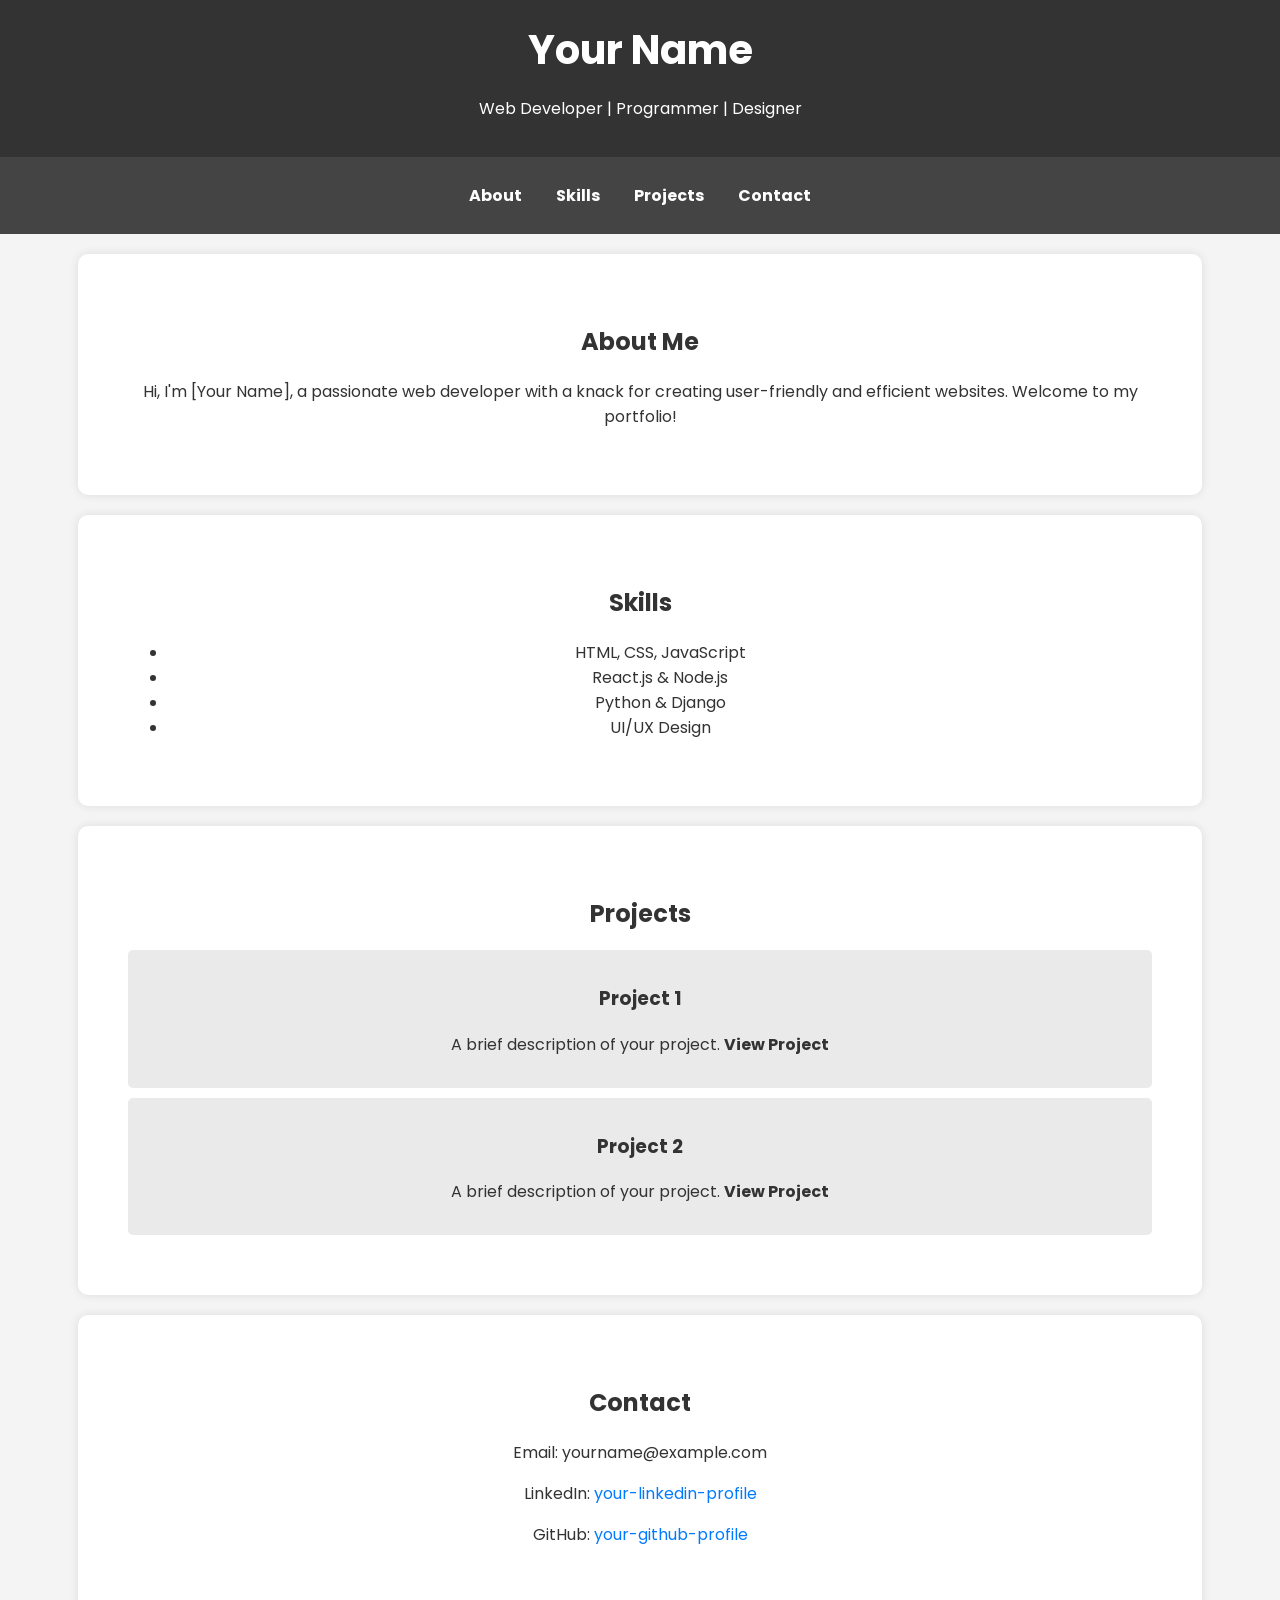
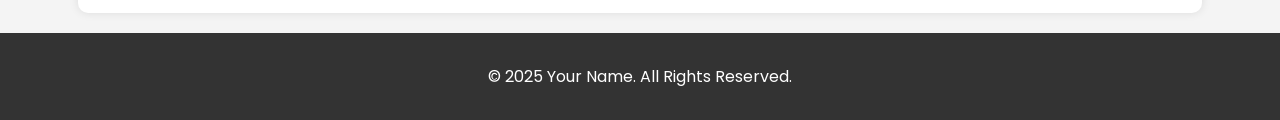
==== Work/index.html @ f1619132 "html=css" ====
<!DOCTYPE html>
<html lang="en">
<head>
    <meta charset="UTF-8">
    <meta name="viewport" content="width=device-width, initial-scale=1.0">
    <title>Your Name | Portfolio</title>
    <link rel="stylesheet" href="styles.css">
    <link rel="preconnect" href="https://fonts.googleapis.com">
    <link href="https://fonts.googleapis.com/css2?family=Poppins:wght@300;400;600&display=swap" rel="stylesheet">
</head>
<body>

    <header>
        <h1>Your Name</h1>
        <p>Web Developer | Programmer | Designer</p>
    </header>

    <nav>
        <ul>
            <li><a href="#about">About</a></li>
            <li><a href="#skills">Skills</a></li>
            <li><a href="#projects">Projects</a></li>
            <li><a href="#contact">Contact</a></li>
        </ul>
    </nav>

    <section id="about">
        <h2>About Me</h2>
        <p>Hi, I'm [Your Name], a passionate web developer with a knack for creating user-friendly and efficient websites. Welcome to my portfolio!</p>
    </section>

    <section id="skills">
        <h2>Skills</h2>
        <ul>
            <li>HTML, CSS, JavaScript</li>
            <li>React.js & Node.js</li>
            <li>Python & Django</li>
            <li>UI/UX Design</li>
        </ul>
    </section>

    <section id="projects">
        <h2>Projects</h2>
        <div class="project">
            <h3>Project 1</h3>
            <p>A brief description of your project. <a href="#">View Project</a></p>
        </div>
        <div class="project">
            <h3>Project 2</h3>
            <p>A brief description of your project. <a href="#">View Project</a></p>
        </div>
    </section>

    <section id="contact">
        <h2>Contact</h2>
        <p>Email: yourname@example.com</p>
        <p>LinkedIn: <a href="#">your-linkedin-profile</a></p>
        <p>GitHub: <a href="#">your-github-profile</a></p>
    </section>

    <footer>
        <p>© 2025 Your Name. All Rights Reserved.</p>
    </footer>

</body>
</html>
---- Work/styles.css ----
/* General Styles */
body {
    font-family: 'Poppins', sans-serif;
    margin: 0;
    padding: 0;
    background-color: #f4f4f4;
    color: #333;
    text-align: center;
}

/* Header */
header {
    background: #333;
    color: #fff;
    padding: 20px;
}

header h1 {
    margin: 0;
    font-size: 2.5em;
}

/* Navigation */
nav {
    background: #444;
    padding: 10px;
}

nav ul {
    list-style: none;
    padding: 0;
}

nav ul li {
    display: inline;
    margin: 0 15px;
}

nav ul li a {
    color: #fff;
    text-decoration: none;
    font-weight: bold;
}

/* Sections */
section {
    padding: 50px;
    background: #fff;
    margin: 20px auto;
    width: 80%;
    border-radius: 10px;
    box-shadow: 0px 0px 10px rgba(0, 0, 0, 0.1);
}

/* Projects */
.project {
    background: #eaeaea;
    padding: 15px;
    margin: 10px 0;
    border-radius: 5px;
}

.project a {
    color: #333;
    text-decoration: none;
    font-weight: bold;
}

/* Contact */
#contact a {
    color: #007BFF;
    text-decoration: none;
}

/* Footer */
footer {
    background: #333;
    color: #fff;
    padding: 15px;
    margin-top: 20px;
}
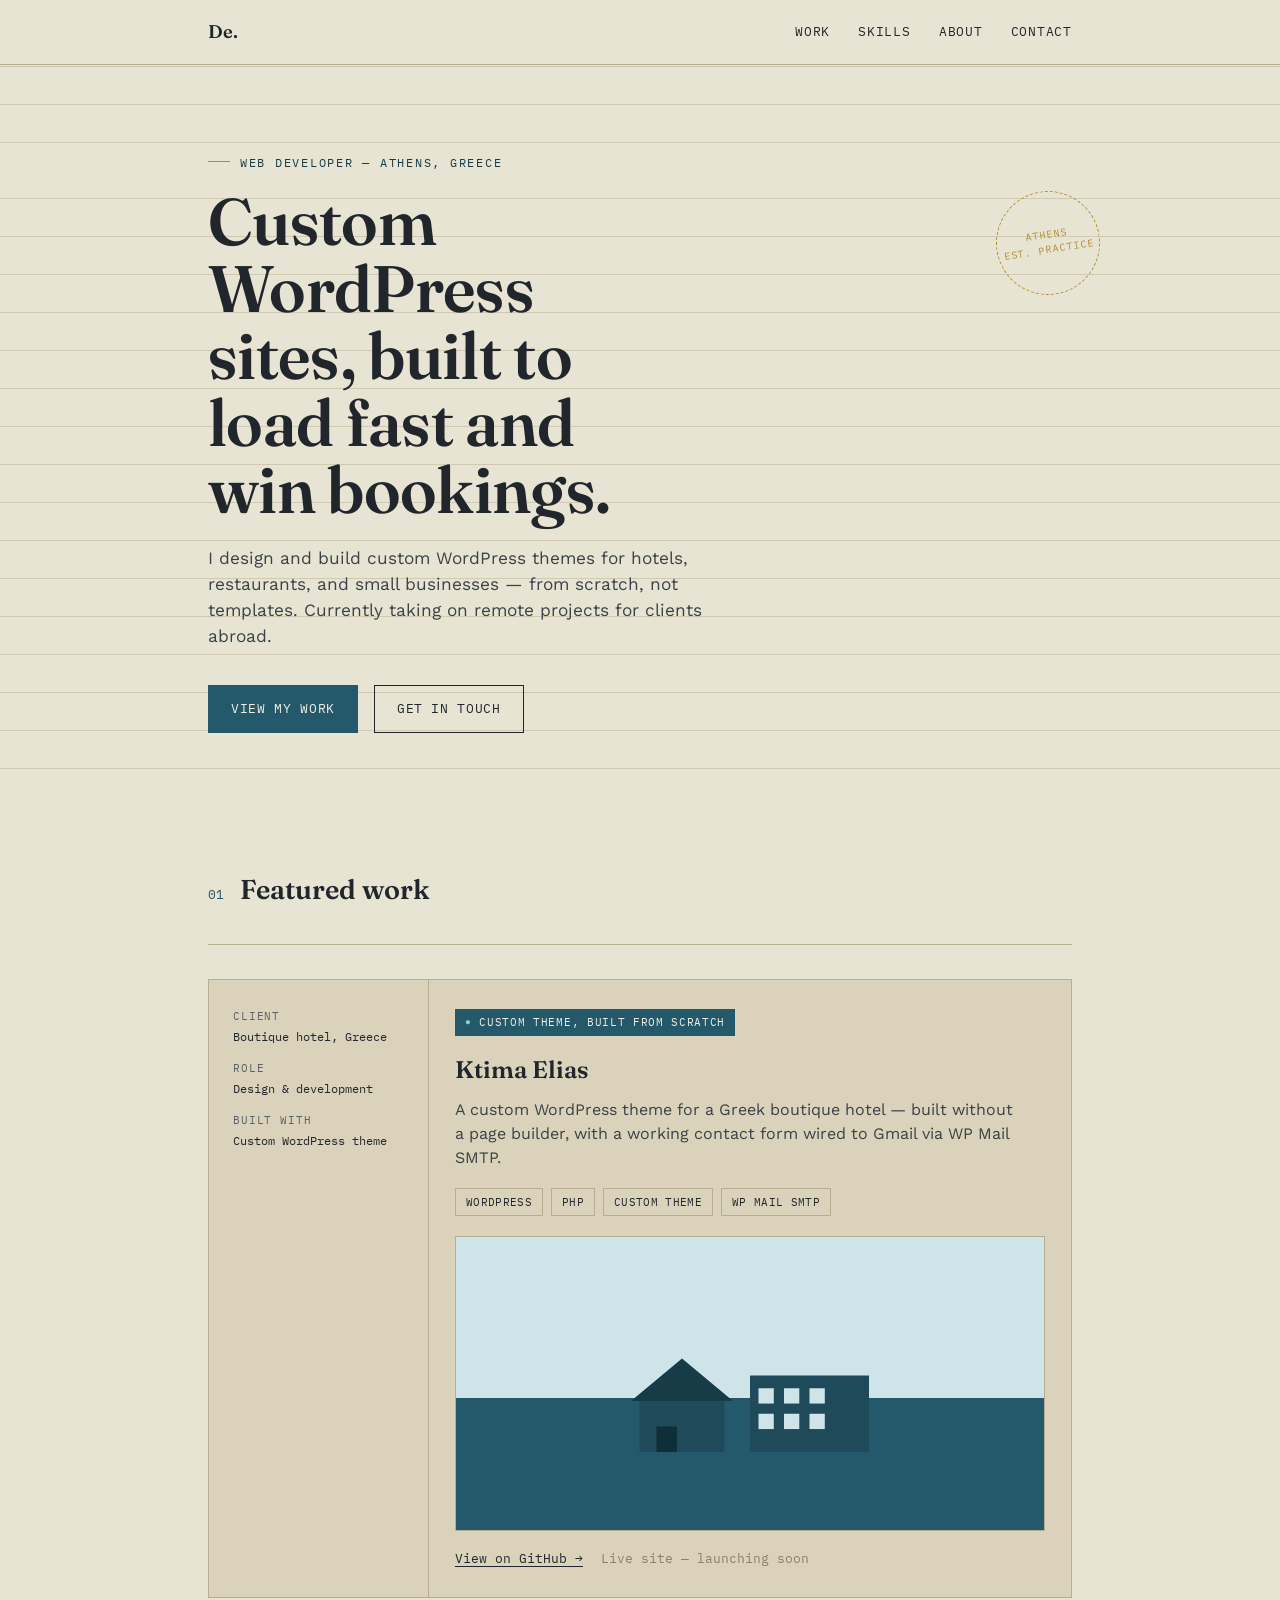
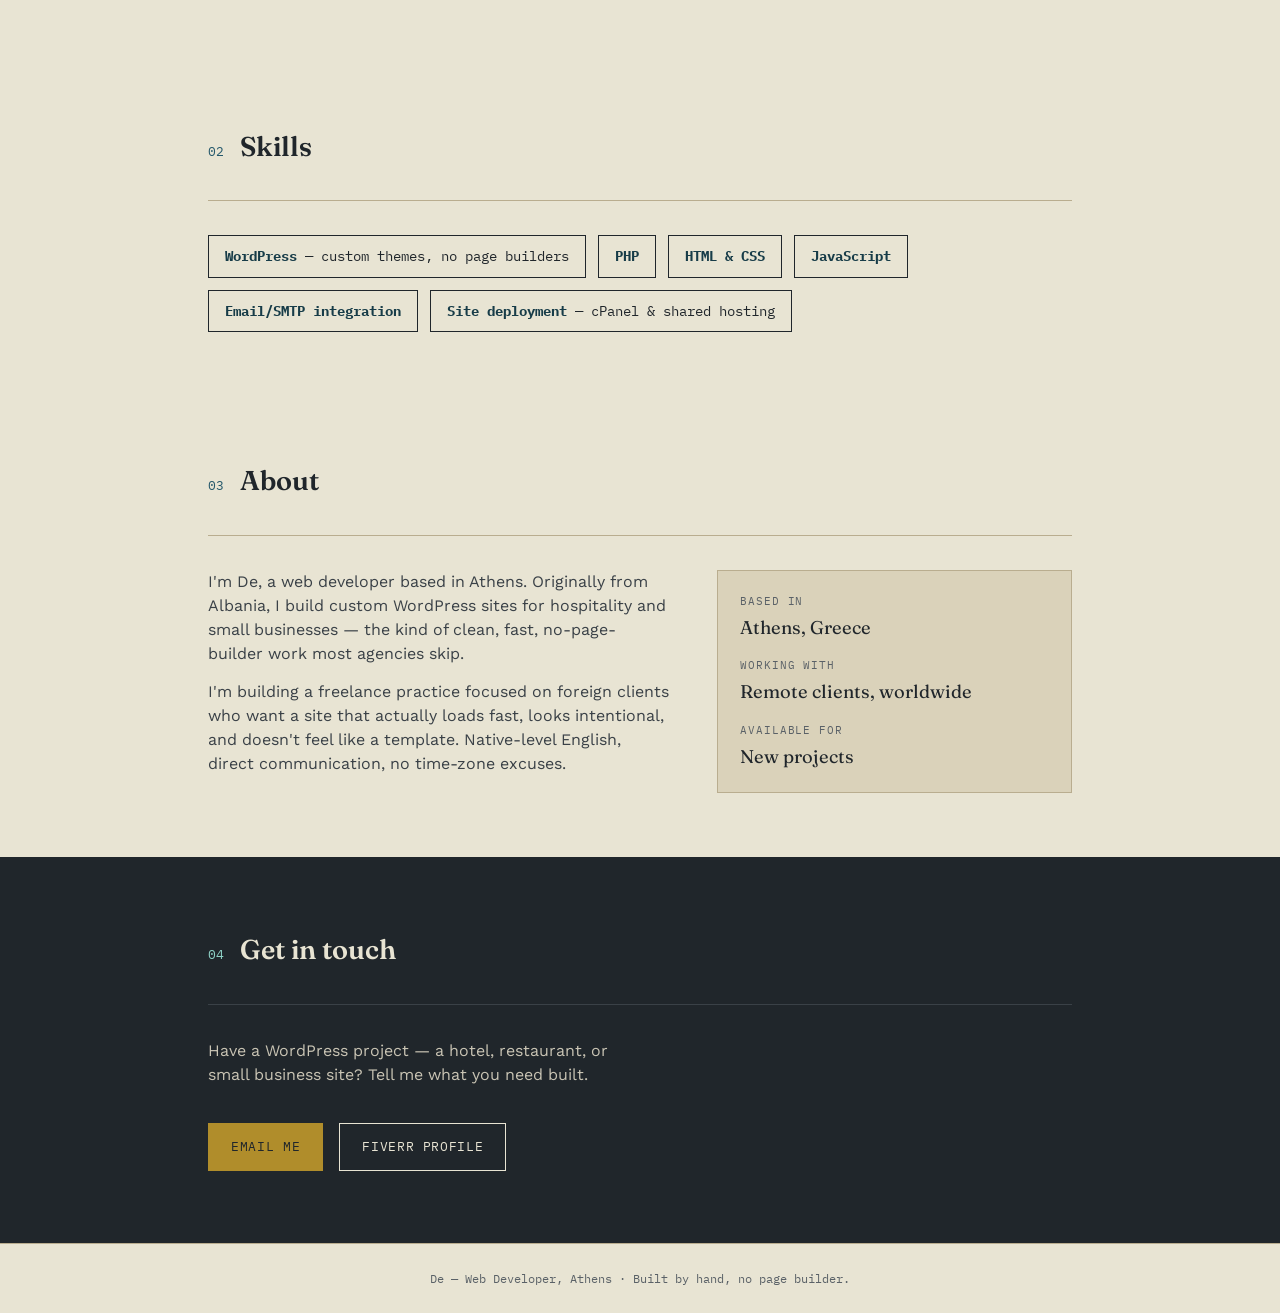
==== commit 4b20ac96: "Big Change" ====
--- a/Work/index.html
+++ b/Work/index.html
@@ -1,66 +1,350 @@
-<!DOCTYPE html>
-<html lang="en">
-<head>
-    <meta charset="UTF-8">
-    <meta name="viewport" content="width=device-width, initial-scale=1.0">
-    <title>Your Name | Portfolio</title>
-    <link rel="stylesheet" href="styles.css">
-    <link rel="preconnect" href="https://fonts.googleapis.com">
-    <link href="https://fonts.googleapis.com/css2?family=Poppins:wght@300;400;600&display=swap" rel="stylesheet">
-</head>
-<body>
-
-    <header>
-        <h1>Your Name</h1>
-        <p>Web Developer | Programmer | Designer</p>
-    </header>
-
-    <nav>
-        <ul>
-            <li><a href="#about">About</a></li>
-            <li><a href="#skills">Skills</a></li>
-            <li><a href="#projects">Projects</a></li>
-            <li><a href="#contact">Contact</a></li>
-        </ul>
-    </nav>
-
-    <section id="about">
-        <h2>About Me</h2>
-        <p>Hi, I'm [Your Name], a passionate web developer with a knack for creating user-friendly and efficient websites. Welcome to my portfolio!</p>
-    </section>
-
-    <section id="skills">
-        <h2>Skills</h2>
-        <ul>
-            <li>HTML, CSS, JavaScript</li>
-            <li>React.js & Node.js</li>
-            <li>Python & Django</li>
-            <li>UI/UX Design</li>
-        </ul>
-    </section>
-
-    <section id="projects">
-        <h2>Projects</h2>
-        <div class="project">
-            <h3>Project 1</h3>
-            <p>A brief description of your project. <a href="#">View Project</a></p>
-        </div>
-        <div class="project">
-            <h3>Project 2</h3>
-            <p>A brief description of your project. <a href="#">View Project</a></p>
-        </div>
-    </section>
-
-    <section id="contact">
-        <h2>Contact</h2>
-        <p>Email: yourname@example.com</p>
-        <p>LinkedIn: <a href="#">your-linkedin-profile</a></p>
-        <p>GitHub: <a href="#">your-github-profile</a></p>
-    </section>
-
-    <footer>
-        <p>© 2025 Your Name. All Rights Reserved.</p>
-    </footer>
-
-</body>
-</html>
+<!DOCTYPE html>
+<html lang="en">
+<head>
+<meta charset="UTF-8">
+<meta name="viewport" content="width=device-width, initial-scale=1.0">
+<title>De — WordPress & Web Developer, Athens</title>
+<meta name="description" content="De builds custom WordPress sites for hotels, restaurants, and small businesses. Based in Athens, available for remote work.">
+<link rel="preconnect" href="https://fonts.googleapis.com">
+<link rel="preconnect" href="https://fonts.gstatic.com" crossorigin>
+<link href="https://fonts.googleapis.com/css2?family=Fraunces:opsz,wght@9..144,400;9..144,500;9..144,600&family=Work+Sans:wght@400;500;600&family=IBM+Plex+Mono:wght@400;500&display=swap" rel="stylesheet">
+<style>
+  :root{
+    --ink:#20262b;
+    --paper:#e8e4d3;
+    --paper-dark:#dad2ba;
+    --aegean:#24586b;
+    --aegean-deep:#173c48;
+    --brass:#b08d2b;
+    --line:#b9ad8f;
+    --display: 'Fraunces', serif;
+    --body: 'Work Sans', sans-serif;
+    --mono: 'IBM Plex Mono', monospace;
+  }
+  *{box-sizing:border-box; margin:0; padding:0;}
+  html{scroll-behavior:smooth;}
+  body{
+    background:var(--paper);
+    color:var(--ink);
+    font-family:var(--body);
+    line-height:1.5;
+    -webkit-font-smoothing:antialiased;
+  }
+  a{color:inherit;}
+  .wrap{max-width:920px; margin:0 auto; padding:0 28px;}
+
+  /* -------- nav -------- */
+  header{
+    position:sticky; top:0; z-index:50;
+    background:rgba(232,228,211,0.92);
+    backdrop-filter:blur(6px);
+    border-bottom:1px solid var(--line);
+  }
+  nav{
+    display:flex; align-items:center; justify-content:space-between;
+    padding:18px 28px; max-width:920px; margin:0 auto;
+  }
+  .logo{font-family:var(--display); font-weight:600; font-size:1.15rem; letter-spacing:0.01em;}
+  .navlinks{display:flex; gap:28px; list-style:none; font-family:var(--mono); font-size:0.8rem; text-transform:uppercase; letter-spacing:0.06em;}
+  .navlinks a{text-decoration:none; border-bottom:1px solid transparent; padding-bottom:2px; transition:border-color .2s;}
+  .navlinks a:hover, .navlinks a:focus-visible{border-color:var(--aegean);}
+  .navtoggle{display:none; background:none; border:1px solid var(--ink); border-radius:4px; padding:6px 10px; font-family:var(--mono); cursor:pointer;}
+
+  /* -------- hero -------- */
+  .hero{
+    position:relative;
+    padding:88px 0 72px;
+    background-image: repeating-linear-gradient(
+      to bottom,
+      transparent, transparent 37px,
+      var(--line) 38px
+    );
+    background-position: 0 96px;
+    overflow:hidden;
+  }
+  .hero .wrap{position:relative;}
+  .eyebrow{
+    font-family:var(--mono); font-size:0.78rem; text-transform:uppercase;
+    letter-spacing:0.14em; color:var(--aegean-deep);
+    display:flex; align-items:center; gap:10px; margin-bottom:18px;
+  }
+  .eyebrow::before{content:""; width:22px; height:1px; background:var(--brass);}
+  h1{
+    font-family:var(--display);
+    font-weight:600;
+    font-size:clamp(2.4rem, 6vw, 4.1rem);
+    line-height:1.02;
+    max-width:11ch;
+    letter-spacing:-0.01em;
+  }
+  .hero p.lede{
+    margin-top:22px; max-width:46ch; font-size:1.08rem; color:#3a4147;
+  }
+  .cta-row{display:flex; gap:16px; margin-top:36px; flex-wrap:wrap;}
+  .btn{
+    font-family:var(--mono); font-size:0.82rem; text-transform:uppercase; letter-spacing:0.05em;
+    padding:13px 22px; text-decoration:none; display:inline-block;
+    border:1px solid var(--ink); transition:transform .15s ease, background .15s ease, color .15s ease;
+  }
+  .btn-primary{background:var(--aegean); color:#f4f0e4; border-color:var(--aegean);}
+  .btn-primary:hover{background:var(--aegean-deep); transform:translateY(-1px);}
+  .btn-ghost:hover{background:var(--ink); color:var(--paper); transform:translateY(-1px);}
+
+  .stamp{
+    position:absolute; top:38px; right:0;
+    width:104px; height:104px; border-radius:50%;
+    border:1.5px dashed var(--brass);
+    display:flex; align-items:center; justify-content:center;
+    transform:rotate(-9deg);
+  }
+  .stamp span{
+    font-family:var(--mono); font-size:0.62rem; letter-spacing:0.1em; text-transform:uppercase;
+    color:var(--brass); text-align:center; line-height:1.5;
+  }
+  @media (max-width:640px){ .stamp{display:none;} }
+
+  /* -------- section shell -------- */
+  section{padding:64px 0;}
+  .section-head{display:flex; align-items:baseline; gap:16px; margin-bottom:34px;}
+  .section-num{font-family:var(--mono); font-size:0.8rem; color:var(--aegean);}
+  h2{font-family:var(--display); font-weight:600; font-size:1.7rem;}
+  .rule{height:1px; background:var(--line); border:none; margin:0;}
+
+  /* -------- featured work: ledger entry -------- */
+  .entry{
+    background:var(--paper-dark);
+    border:1px solid var(--line);
+    display:grid;
+    grid-template-columns:220px 1fr;
+    gap:0;
+  }
+  @media (max-width:700px){ .entry{grid-template-columns:1fr;} }
+  .entry-meta{
+    padding:28px 24px; border-right:1px solid var(--line);
+    font-family:var(--mono); font-size:0.78rem;
+    display:flex; flex-direction:column; gap:14px;
+  }
+  @media (max-width:700px){ .entry-meta{border-right:none; border-bottom:1px solid var(--line);} }
+  .entry-meta .k{color:#5a6167; text-transform:uppercase; letter-spacing:0.08em; font-size:0.68rem; margin-bottom:3px;}
+  .entry-body{padding:28px 26px;}
+  .entry-badge{
+    display:inline-flex; align-items:center; gap:8px;
+    font-family:var(--mono); font-size:0.7rem; text-transform:uppercase; letter-spacing:0.06em;
+    background:var(--aegean); color:#f4f0e4; padding:5px 10px; margin-bottom:16px;
+  }
+  .entry-badge::before{content:"●"; color:#8fd3c7; font-size:0.6rem;}
+  .entry h3{font-family:var(--display); font-size:1.5rem; font-weight:600; margin-bottom:10px;}
+  .entry p{color:#3a4147; max-width:56ch; margin-bottom:18px;}
+  .tags{display:flex; flex-wrap:wrap; gap:8px; margin-bottom:20px;}
+  .tag{
+    font-family:var(--mono); font-size:0.7rem; text-transform:uppercase;
+    border:1px solid var(--line); padding:5px 10px; letter-spacing:0.03em;
+  }
+  .entry-links{display:flex; gap:18px; font-family:var(--mono); font-size:0.8rem;}
+  .entry-links a{text-decoration:underline; text-underline-offset:3px;}
+
+  /* visual placeholder */
+  .site-visual{
+    margin-top:8px; border:1px solid var(--line); aspect-ratio:16/8;
+    display:flex; align-items:center; justify-content:center;
+    background:
+      linear-gradient(180deg, #cfe4e9 0%, #cfe4e9 55%, var(--aegean) 55%, var(--aegean) 100%);
+    position:relative; overflow:hidden;
+  }
+  .site-visual svg{width:70%; max-width:340px;}
+
+  /* -------- skills -------- */
+  .skills-grid{display:flex; flex-wrap:wrap; gap:12px;}
+  .skill{
+    font-family:var(--mono); font-size:0.85rem;
+    border:1px solid var(--ink); padding:10px 16px;
+    background:var(--paper);
+  }
+  .skill b{color:var(--aegean-deep);}
+
+  /* -------- about -------- */
+  .about{display:grid; grid-template-columns:1.3fr 1fr; gap:48px; align-items:start;}
+  @media (max-width:700px){ .about{grid-template-columns:1fr;} }
+  .about p{color:#3a4147; margin-bottom:14px; max-width:52ch;}
+  .about-fig{border:1px solid var(--line); padding:22px; background:var(--paper-dark);}
+  .about-fig .k{font-family:var(--mono); font-size:0.7rem; text-transform:uppercase; letter-spacing:0.08em; color:#5a6167;}
+  .about-fig .v{font-family:var(--display); font-size:1.15rem; margin-top:4px; margin-bottom:16px;}
+
+  /* -------- contact -------- */
+  .contact{
+    background:var(--ink); color:var(--paper);
+    padding:72px 0;
+  }
+  .contact h2{color:var(--paper);}
+  .contact .section-num{color:#8fd3c7;}
+  .contact p.lede{color:#c9c4b4; max-width:44ch; margin-bottom:30px;}
+  .contact .btn-primary{background:var(--brass); border-color:var(--brass); color:#20262b;}
+  .contact .btn-primary:hover{background:#c9a13a;}
+  .contact .btn-ghost{border-color:var(--paper); color:var(--paper);}
+  .contact .btn-ghost:hover{background:var(--paper); color:var(--ink);}
+
+  footer{
+    padding:26px 28px; text-align:center;
+    font-family:var(--mono); font-size:0.72rem; color:#5a6167;
+    border-top:1px solid var(--line);
+  }
+
+  @media (prefers-reduced-motion: no-preference){
+    .reveal{opacity:0; transform:translateY(14px); transition:opacity .6s ease, transform .6s ease;}
+    .reveal.in{opacity:1; transform:translateY(0);}
+  }
+</style>
+</head>
+<body>
+
+<header>
+  <nav>
+    <div class="logo">De.</div>
+    <ul class="navlinks" id="navlinks">
+      <li><a href="#work">Work</a></li>
+      <li><a href="#skills">Skills</a></li>
+      <li><a href="#about">About</a></li>
+      <li><a href="#contact">Contact</a></li>
+    </ul>
+  </nav>
+</header>
+
+<section class="hero">
+  <div class="wrap">
+    <div class="stamp"><span>Athens<br>Est. Practice</span></div>
+    <p class="eyebrow">Web Developer — Athens, Greece</p>
+    <h1>Custom WordPress sites, built to load fast and win bookings.</h1>
+    <p class="lede">I design and build custom WordPress themes for hotels, restaurants, and small businesses — from scratch, not templates. Currently taking on remote projects for clients abroad.</p>
+    <div class="cta-row">
+      <a class="btn btn-primary" href="#work">View my work</a>
+      <a class="btn btn-ghost" href="#contact">Get in touch</a>
+    </div>
+  </div>
+</section>
+
+<section id="work">
+  <div class="wrap">
+    <div class="section-head reveal">
+      <span class="section-num">01</span>
+      <h2>Featured work</h2>
+    </div>
+    <hr class="rule" style="margin-bottom:34px;">
+
+    <div class="entry reveal">
+      <div class="entry-meta">
+        <div>
+          <div class="k">Client</div>
+          <div>Boutique hotel, Greece</div>
+        </div>
+        <div>
+          <div class="k">Role</div>
+          <div>Design & development</div>
+        </div>
+        <div>
+          <div class="k">Built with</div>
+          <div>Custom WordPress theme</div>
+        </div>
+      </div>
+      <div class="entry-body">
+        <span class="entry-badge">Custom theme, built from scratch</span>
+        <h3>Ktima Elias</h3>
+        <p>A custom WordPress theme for a Greek boutique hotel — built without a page builder, with a working contact form wired to Gmail via WP Mail SMTP.</p>
+        <div class="tags">
+          <span class="tag">WordPress</span>
+          <span class="tag">PHP</span>
+          <span class="tag">Custom theme</span>
+          <span class="tag">WP Mail SMTP</span>
+        </div>
+        <div class="site-visual">
+          <svg viewBox="0 0 400 200" xmlns="http://www.w3.org/2000/svg" aria-hidden="true">
+            <polygon points="60,120 120,70 180,120" fill="#173c48"/>
+            <rect x="70" y="120" width="100" height="60" fill="#1e4a5a"/>
+            <rect x="200" y="90" width="140" height="90" fill="#1e4a5a"/>
+            <rect x="210" y="105" width="18" height="18" fill="#cfe4e9"/>
+            <rect x="240" y="105" width="18" height="18" fill="#cfe4e9"/>
+            <rect x="270" y="105" width="18" height="18" fill="#cfe4e9"/>
+            <rect x="210" y="135" width="18" height="18" fill="#cfe4e9"/>
+            <rect x="240" y="135" width="18" height="18" fill="#cfe4e9"/>
+            <rect x="270" y="135" width="18" height="18" fill="#cfe4e9"/>
+            <rect x="90" y="150" width="24" height="30" fill="#0f2e38"/>
+          </svg>
+        </div>
+        <div class="entry-links" style="margin-top:18px;">
+          <a href="#" target="_blank" rel="noopener">View on GitHub →</a>
+          <span style="color:#8a8267;">Live site — launching soon</span>
+        </div>
+      </div>
+    </div>
+  </div>
+</section>
+
+<section id="skills">
+  <div class="wrap">
+    <div class="section-head reveal">
+      <span class="section-num">02</span>
+      <h2>Skills</h2>
+    </div>
+    <hr class="rule" style="margin-bottom:34px;">
+    <div class="skills-grid reveal">
+      <div class="skill"><b>WordPress</b> — custom themes, no page builders</div>
+      <div class="skill"><b>PHP</b></div>
+      <div class="skill"><b>HTML & CSS</b></div>
+      <div class="skill"><b>JavaScript</b></div>
+      <div class="skill"><b>Email/SMTP integration</b></div>
+      <div class="skill"><b>Site deployment</b> — cPanel & shared hosting</div>
+    </div>
+  </div>
+</section>
+
+<section id="about">
+  <div class="wrap">
+    <div class="section-head reveal">
+      <span class="section-num">03</span>
+      <h2>About</h2>
+    </div>
+    <hr class="rule" style="margin-bottom:34px;">
+    <div class="about reveal">
+      <div>
+        <p>I'm De, a web developer based in Athens. Originally from Albania, I build custom WordPress sites for hospitality and small businesses — the kind of clean, fast, no-page-builder work most agencies skip.</p>
+        <p>I'm building a freelance practice focused on foreign clients who want a site that actually loads fast, looks intentional, and doesn't feel like a template. Native-level English, direct communication, no time-zone excuses.</p>
+      </div>
+      <div class="about-fig">
+        <div class="k">Based in</div>
+        <div class="v">Athens, Greece</div>
+        <div class="k">Working with</div>
+        <div class="v">Remote clients, worldwide</div>
+        <div class="k">Available for</div>
+        <div class="v" style="margin-bottom:0;">New projects</div>
+      </div>
+    </div>
+  </div>
+</section>
+
+<section class="contact" id="contact">
+  <div class="wrap">
+    <div class="section-head">
+      <span class="section-num">04</span>
+      <h2>Get in touch</h2>
+    </div>
+    <hr class="rule" style="background:#3a4147; margin-bottom:34px;">
+    <p class="lede">Have a WordPress project — a hotel, restaurant, or small business site? Tell me what you need built.</p>
+    <div class="cta-row">
+      <a class="btn btn-primary" href="mailto:your-email@example.com">Email me</a>
+      <a class="btn btn-ghost" href="#" target="_blank" rel="noopener">Fiverr profile</a>
+    </div>
+  </div>
+</section>
+
+<footer>De — Web Developer, Athens · Built by hand, no page builder.</footer>
+
+<script>
+  // reveal-on-scroll (respects prefers-reduced-motion via CSS class scoping)
+  const items = document.querySelectorAll('.reveal');
+  const io = new IntersectionObserver((entries)=>{
+    entries.forEach(e=>{ if(e.isIntersecting){ e.target.classList.add('in'); io.unobserve(e.target); } });
+  }, {threshold:0.15});
+  items.forEach(i=>io.observe(i));
+</script>
+
+</body>
+</html>
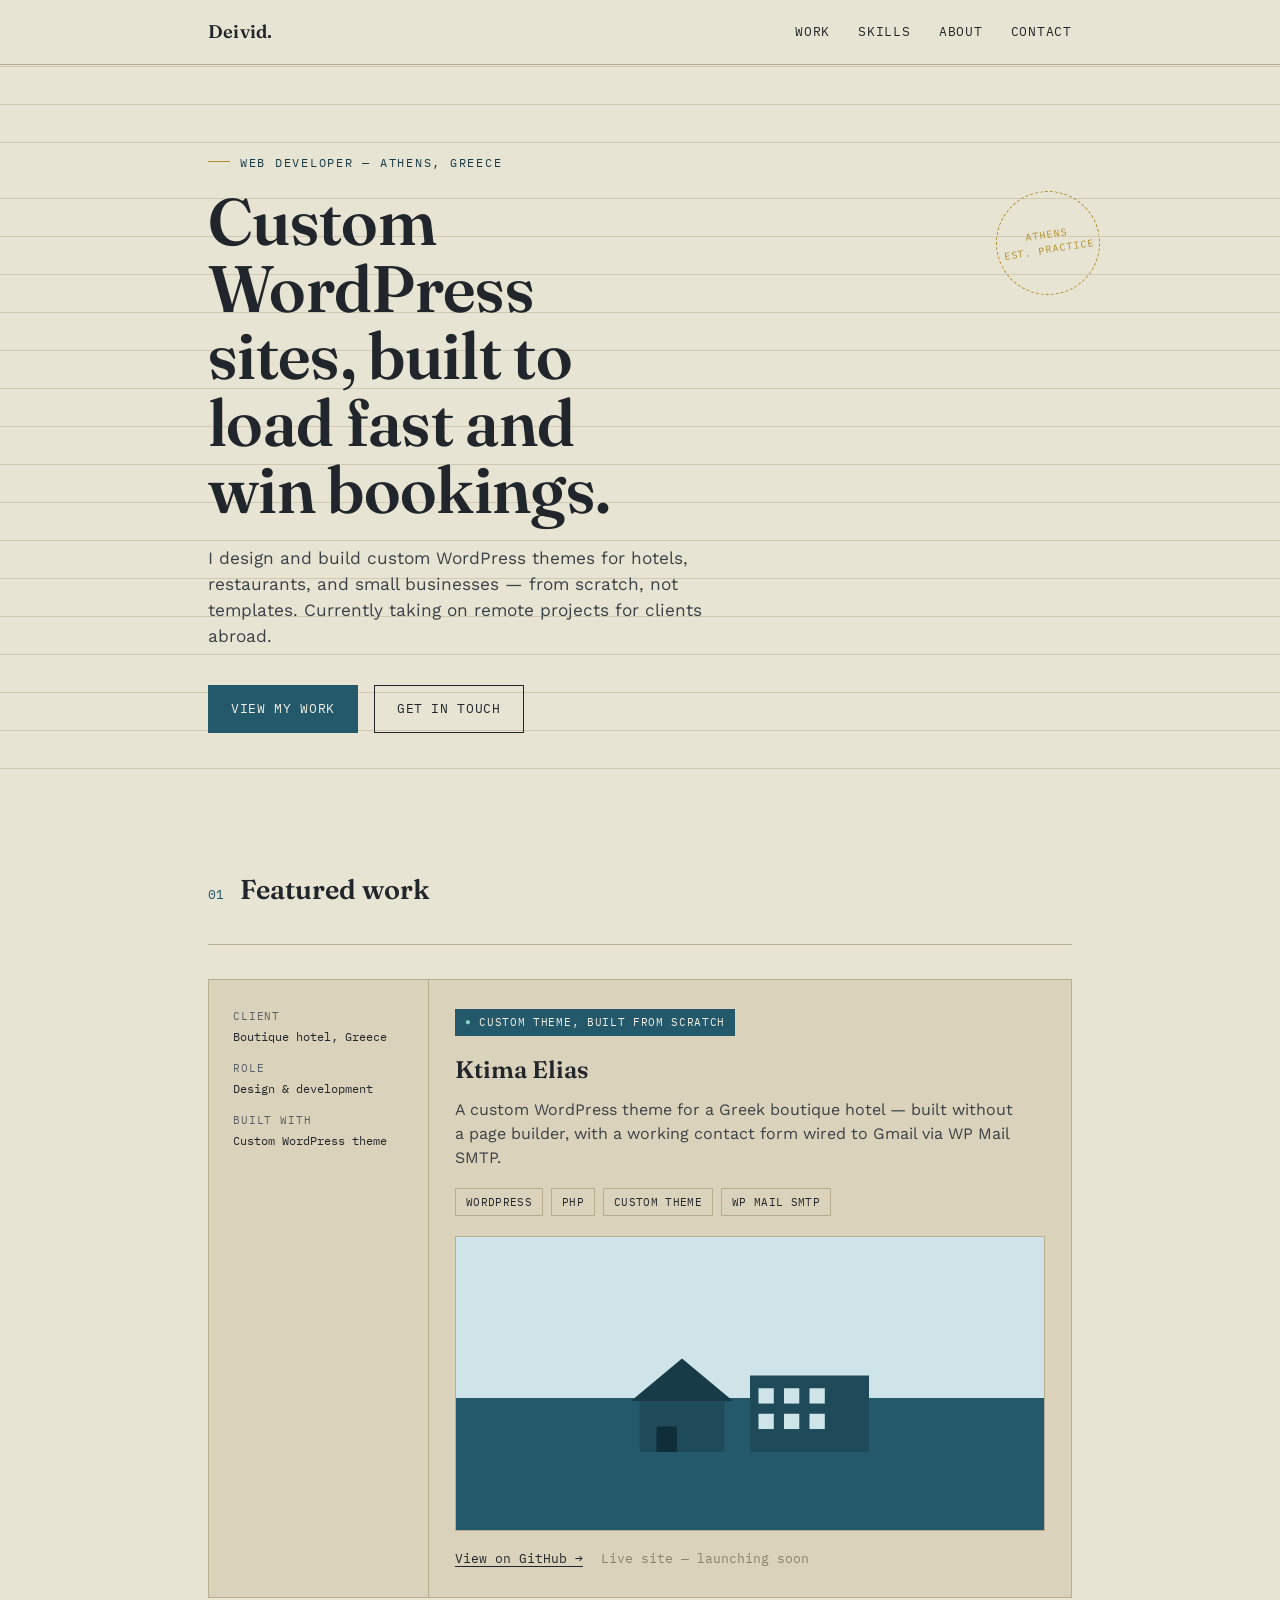
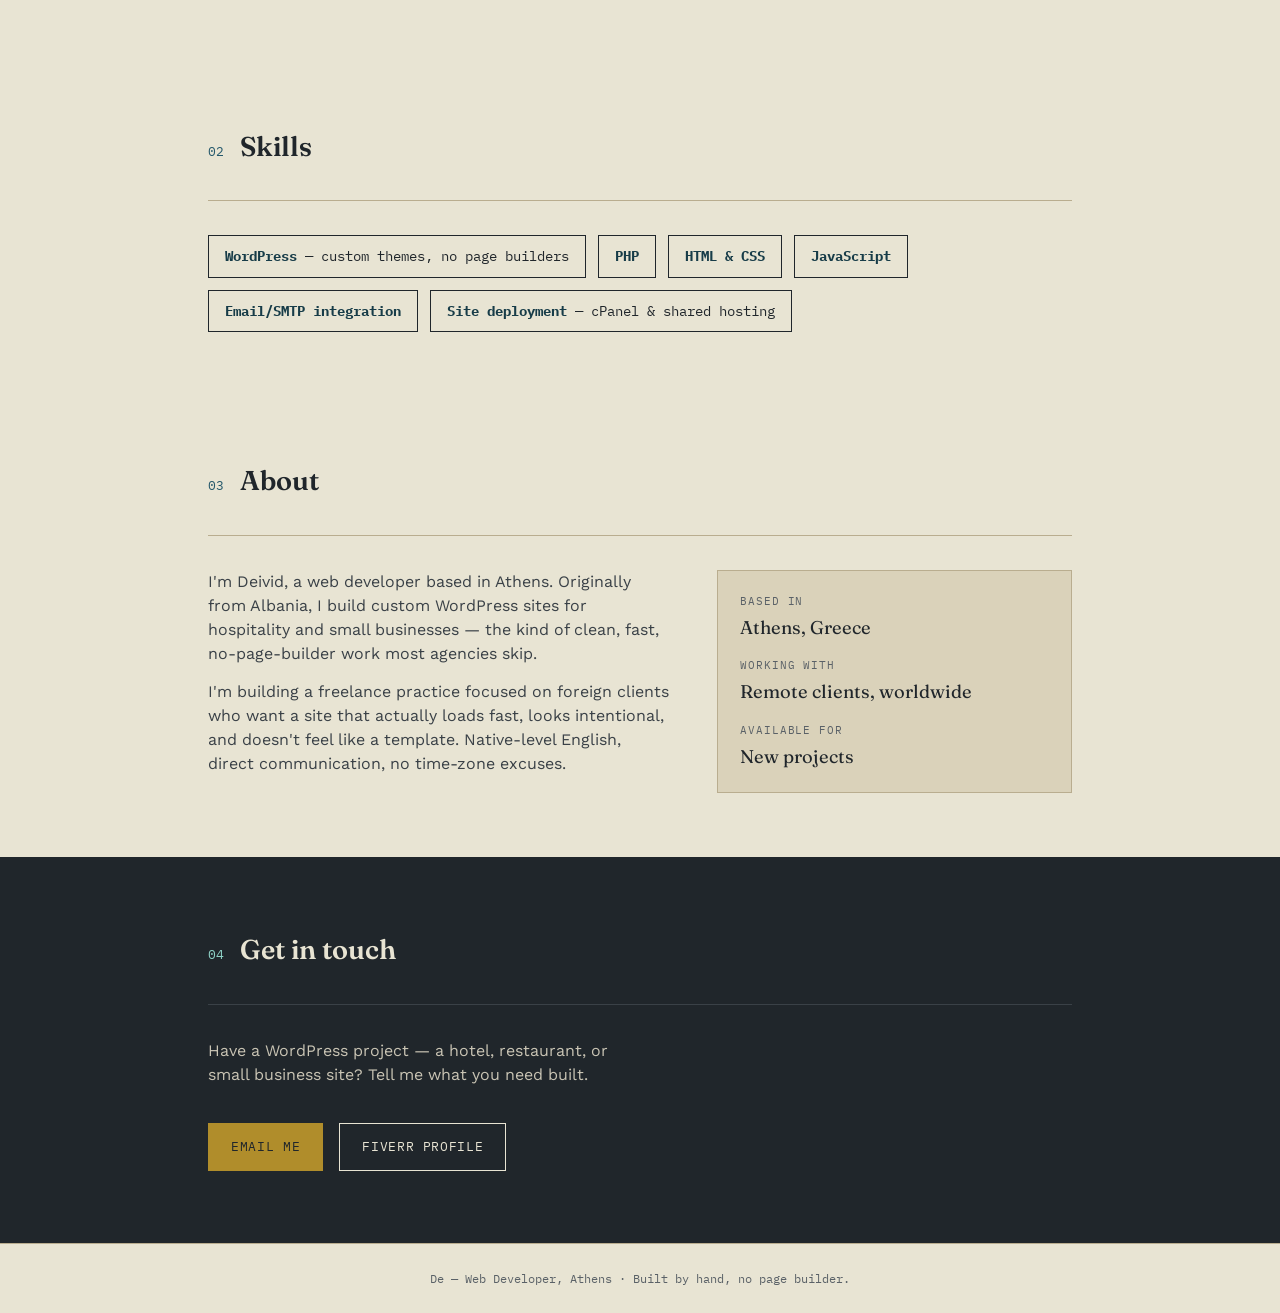
==== commit 99c6f973: "Rep" ====
--- a/Work/index.html
+++ b/Work/index.html
@@ -3,8 +3,8 @@
 <head>
 <meta charset="UTF-8">
 <meta name="viewport" content="width=device-width, initial-scale=1.0">
-<title>De — WordPress & Web Developer, Athens</title>
-<meta name="description" content="De builds custom WordPress sites for hotels, restaurants, and small businesses. Based in Athens, available for remote work.">
+<title>Deivid — WordPress & Web Developer, Athens</title>
+<meta name="description" content="Deivid builds custom WordPress sites for hotels, restaurants, and small businesses. Based in Athens, available for remote work.">
 <link rel="preconnect" href="https://fonts.googleapis.com">
 <link rel="preconnect" href="https://fonts.gstatic.com" crossorigin>
 <link href="https://fonts.googleapis.com/css2?family=Fraunces:opsz,wght@9..144,400;9..144,500;9..144,600&family=Work+Sans:wght@400;500;600&family=IBM+Plex+Mono:wght@400;500&display=swap" rel="stylesheet">
@@ -199,7 +199,7 @@
 
 <header>
   <nav>
-    <div class="logo">De.</div>
+    <div class="logo">Deivid.</div>
     <ul class="navlinks" id="navlinks">
       <li><a href="#work">Work</a></li>
       <li><a href="#skills">Skills</a></li>
@@ -270,7 +270,7 @@
           </svg>
         </div>
         <div class="entry-links" style="margin-top:18px;">
-          <a href="#" target="_blank" rel="noopener">View on GitHub →</a>
+          <a href="#https://github.com/Deivid708" target="_blank" rel="noopener">View on GitHub →</a>
           <span style="color:#8a8267;">Live site — launching soon</span>
         </div>
       </div>
@@ -305,7 +305,7 @@
     <hr class="rule" style="margin-bottom:34px;">
     <div class="about reveal">
       <div>
-        <p>I'm De, a web developer based in Athens. Originally from Albania, I build custom WordPress sites for hospitality and small businesses — the kind of clean, fast, no-page-builder work most agencies skip.</p>
+        <p>I'm Deivid, a web developer based in Athens. Originally from Albania, I build custom WordPress sites for hospitality and small businesses — the kind of clean, fast, no-page-builder work most agencies skip.</p>
         <p>I'm building a freelance practice focused on foreign clients who want a site that actually loads fast, looks intentional, and doesn't feel like a template. Native-level English, direct communication, no time-zone excuses.</p>
       </div>
       <div class="about-fig">
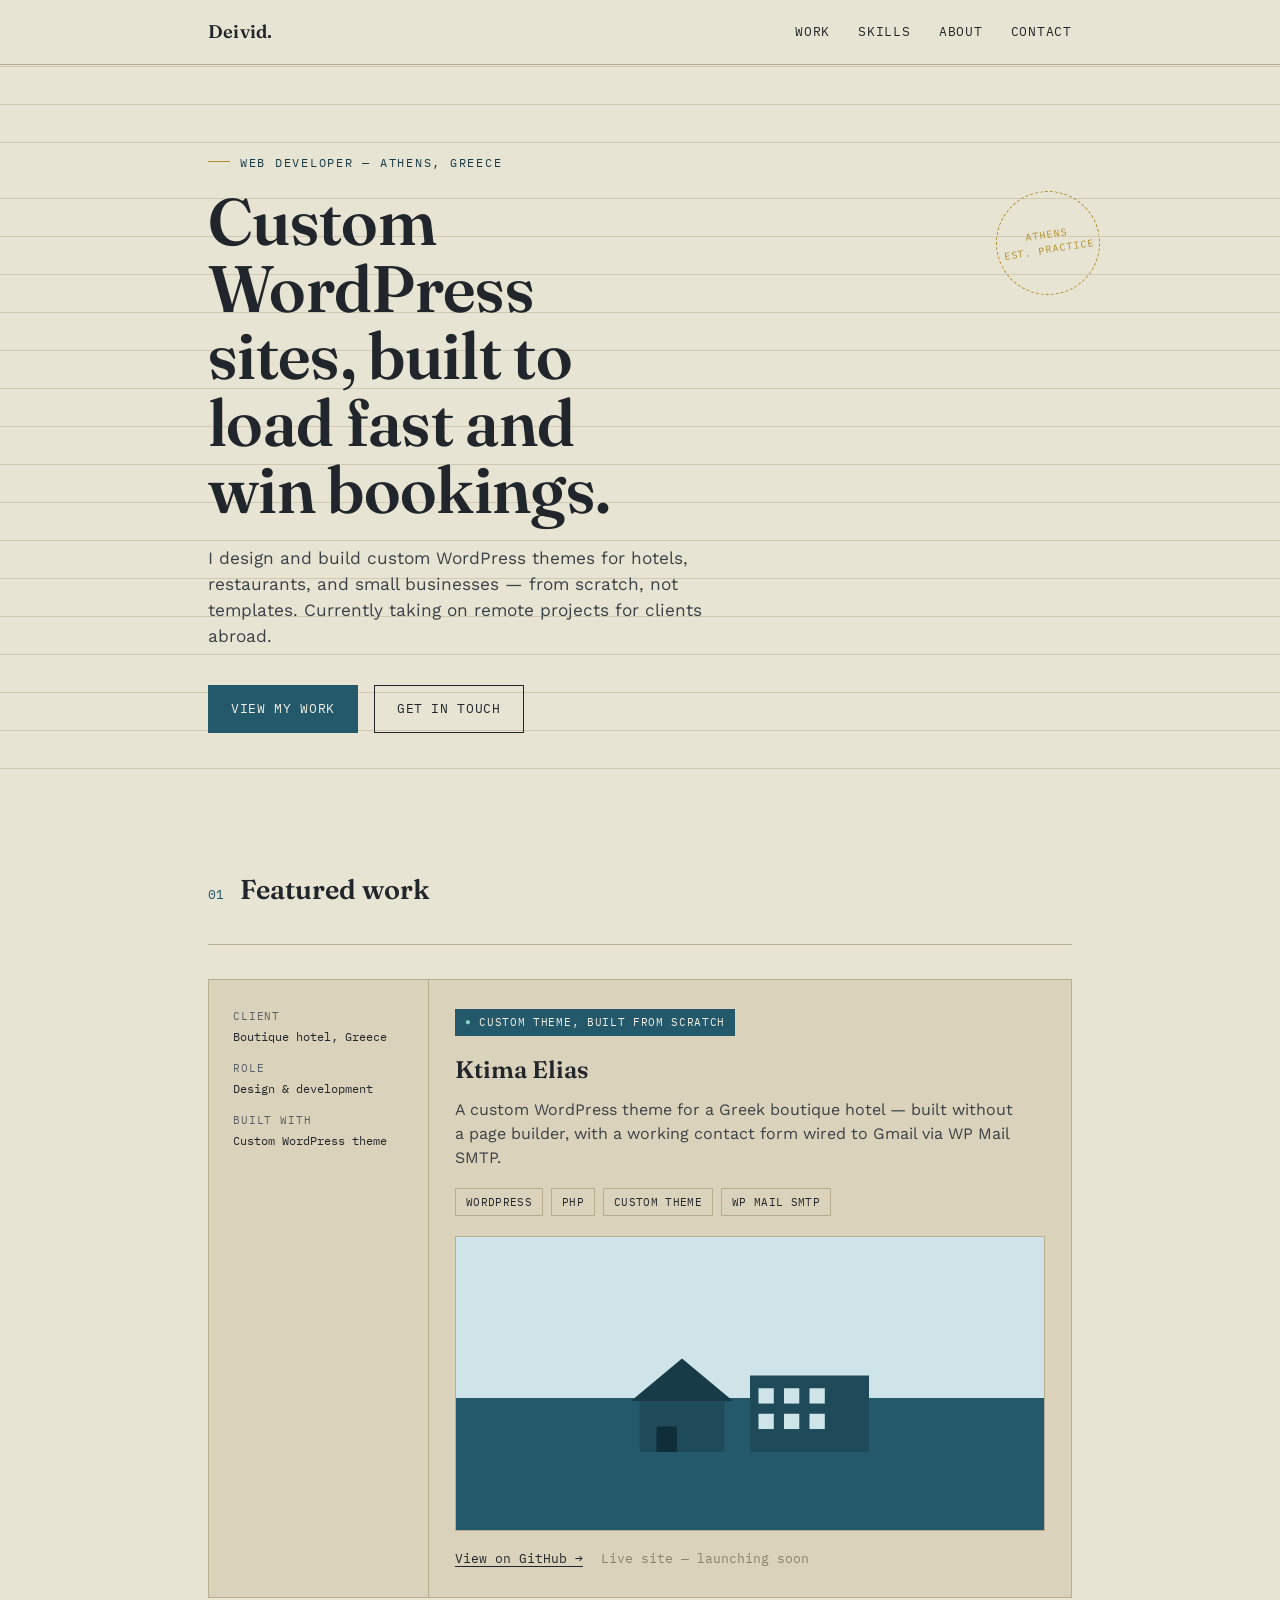
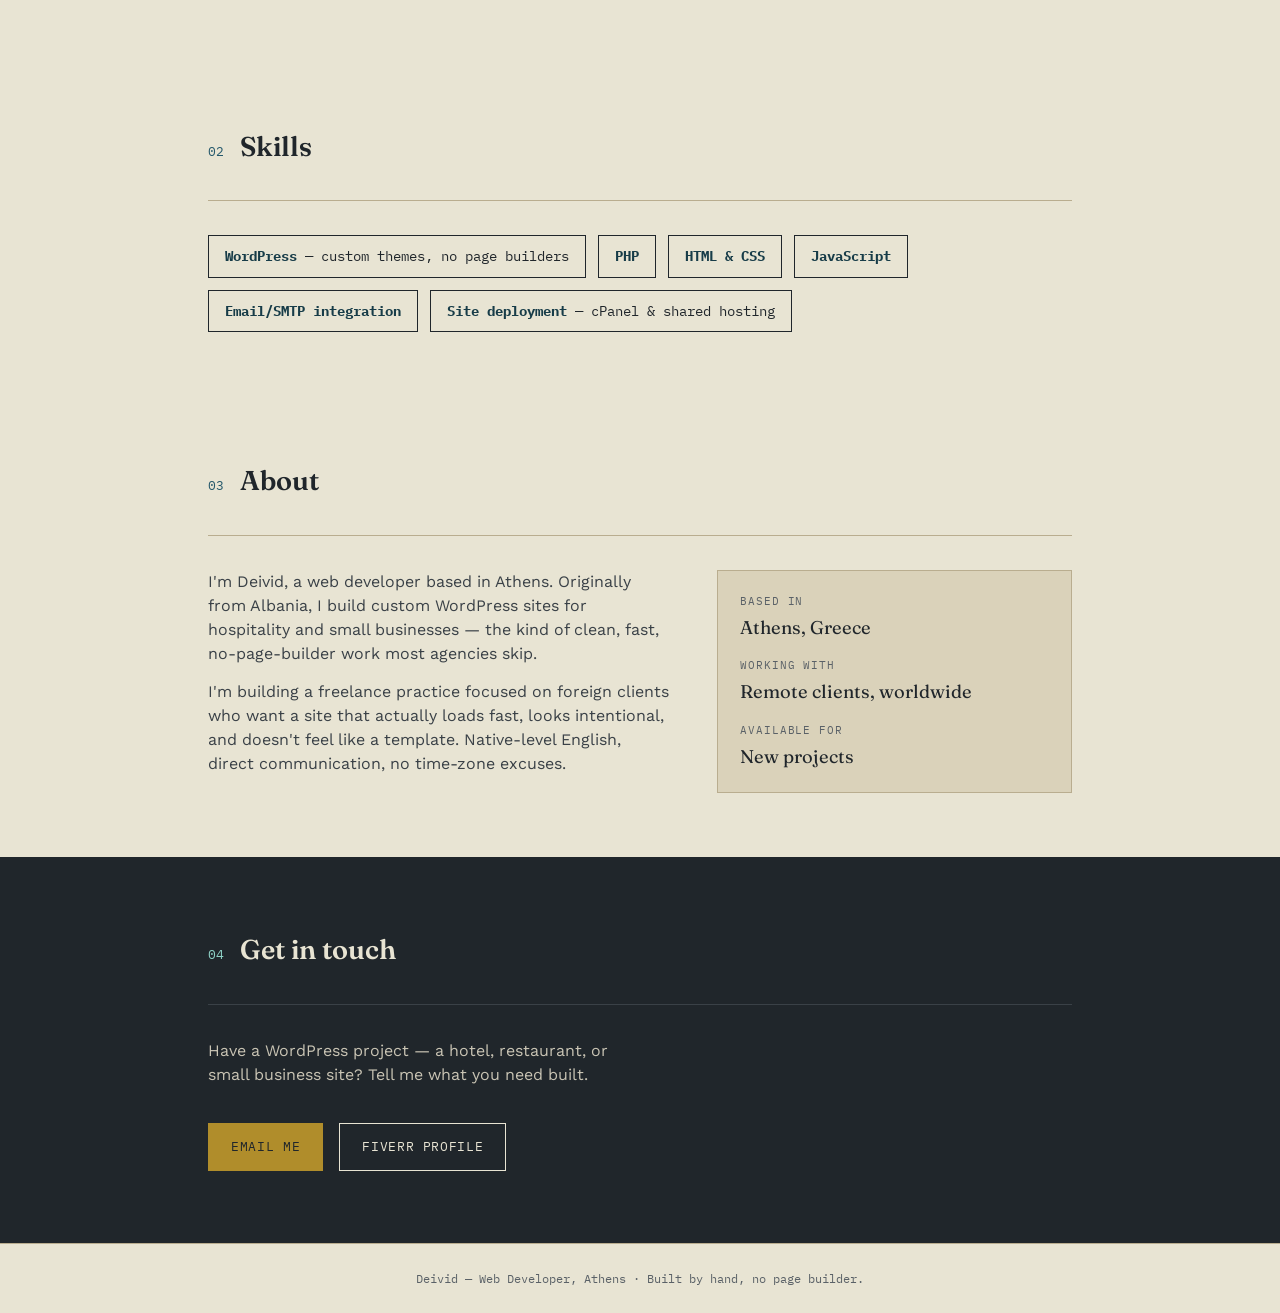
==== commit cd863408: "changes to the names and such" ====
--- a/Work/index.html
+++ b/Work/index.html
@@ -270,7 +270,7 @@
           </svg>
         </div>
         <div class="entry-links" style="margin-top:18px;">
-          <a href="#https://github.com/Deivid708" target="_blank" rel="noopener">View on GitHub →</a>
+          <a href="https://github.com/Deivid708" target="_blank" rel="noopener">View on GitHub →</a>
           <span style="color:#8a8267;">Live site — launching soon</span>
         </div>
       </div>
@@ -329,13 +329,13 @@
     <hr class="rule" style="background:#3a4147; margin-bottom:34px;">
     <p class="lede">Have a WordPress project — a hotel, restaurant, or small business site? Tell me what you need built.</p>
     <div class="cta-row">
-      <a class="btn btn-primary" href="mailto:your-email@example.com">Email me</a>
+      <a class="btn btn-primary" href="mailto:deivididkrealy@example.com">Email me</a>
       <a class="btn btn-ghost" href="#" target="_blank" rel="noopener">Fiverr profile</a>
     </div>
   </div>
 </section>
 
-<footer>De — Web Developer, Athens · Built by hand, no page builder.</footer>
+<footer>Deivid — Web Developer, Athens · Built by hand, no page builder.</footer>
 
 <script>
   // reveal-on-scroll (respects prefers-reduced-motion via CSS class scoping)
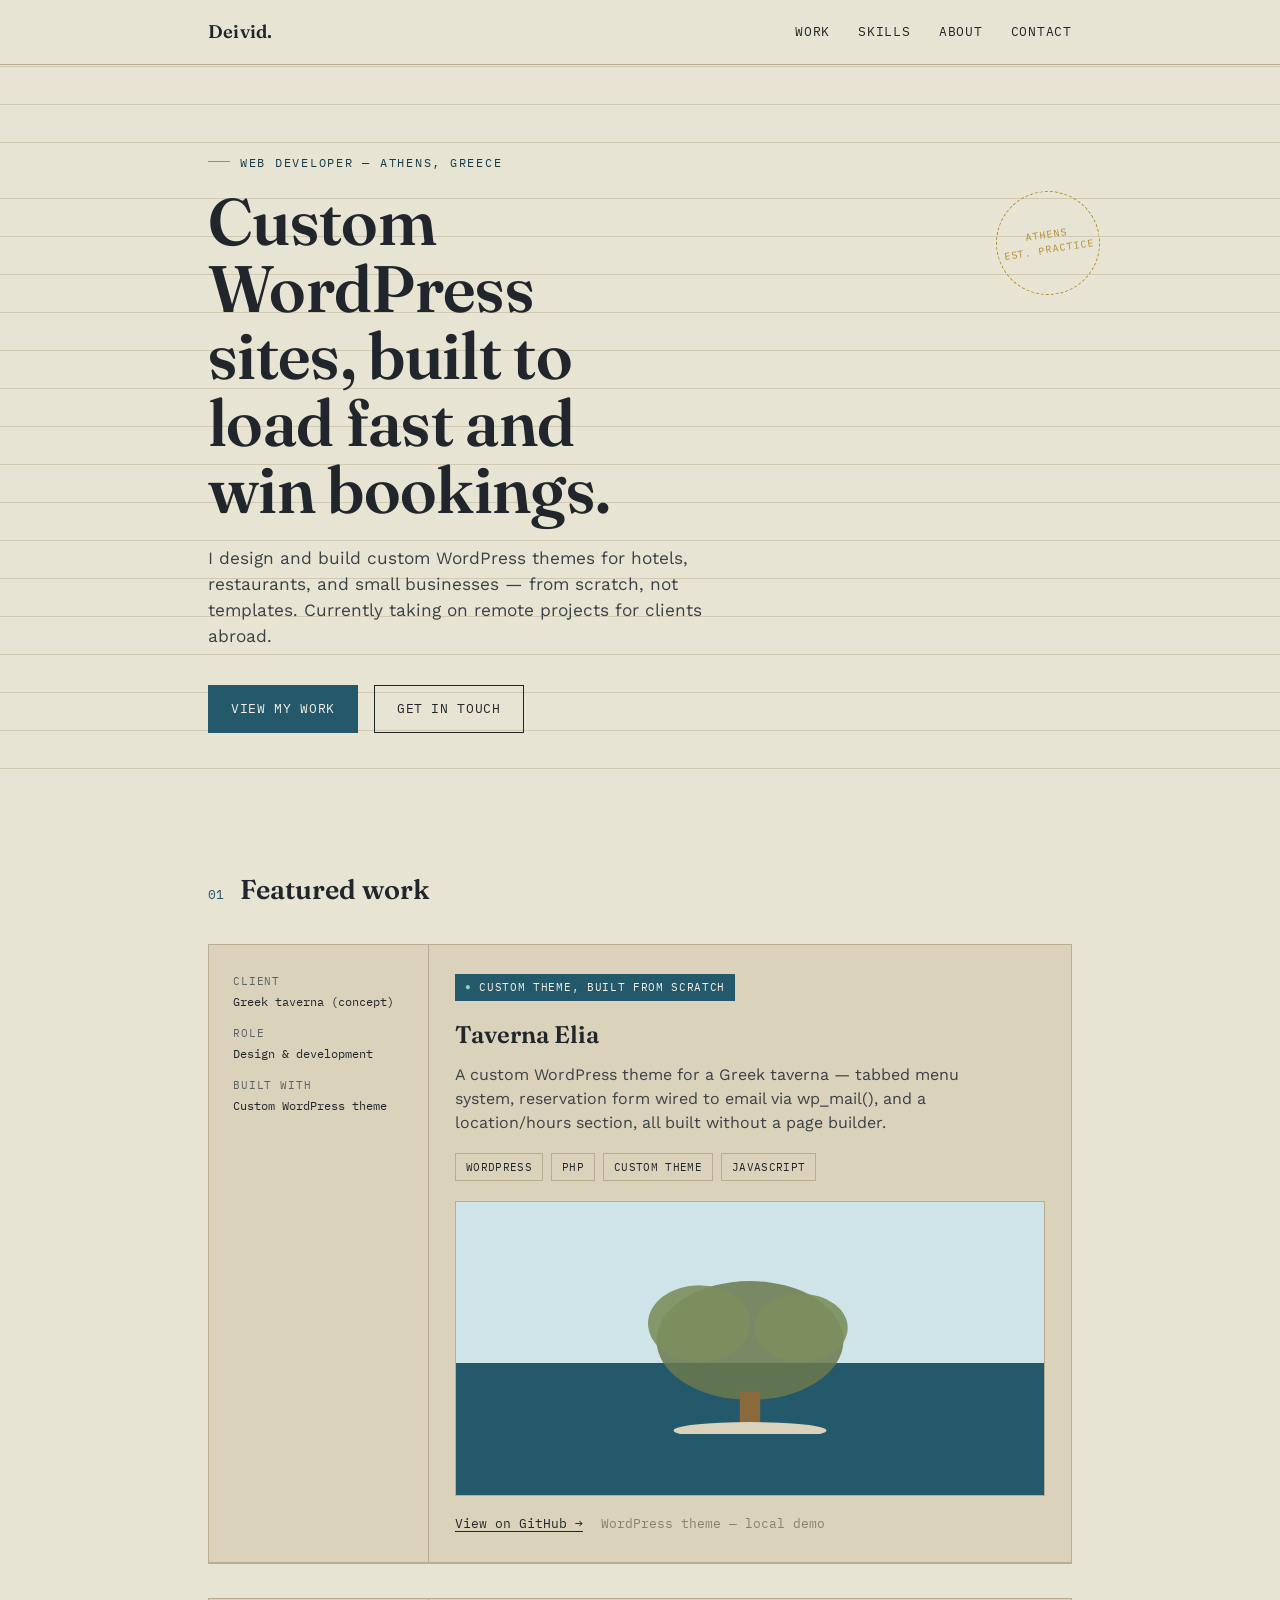
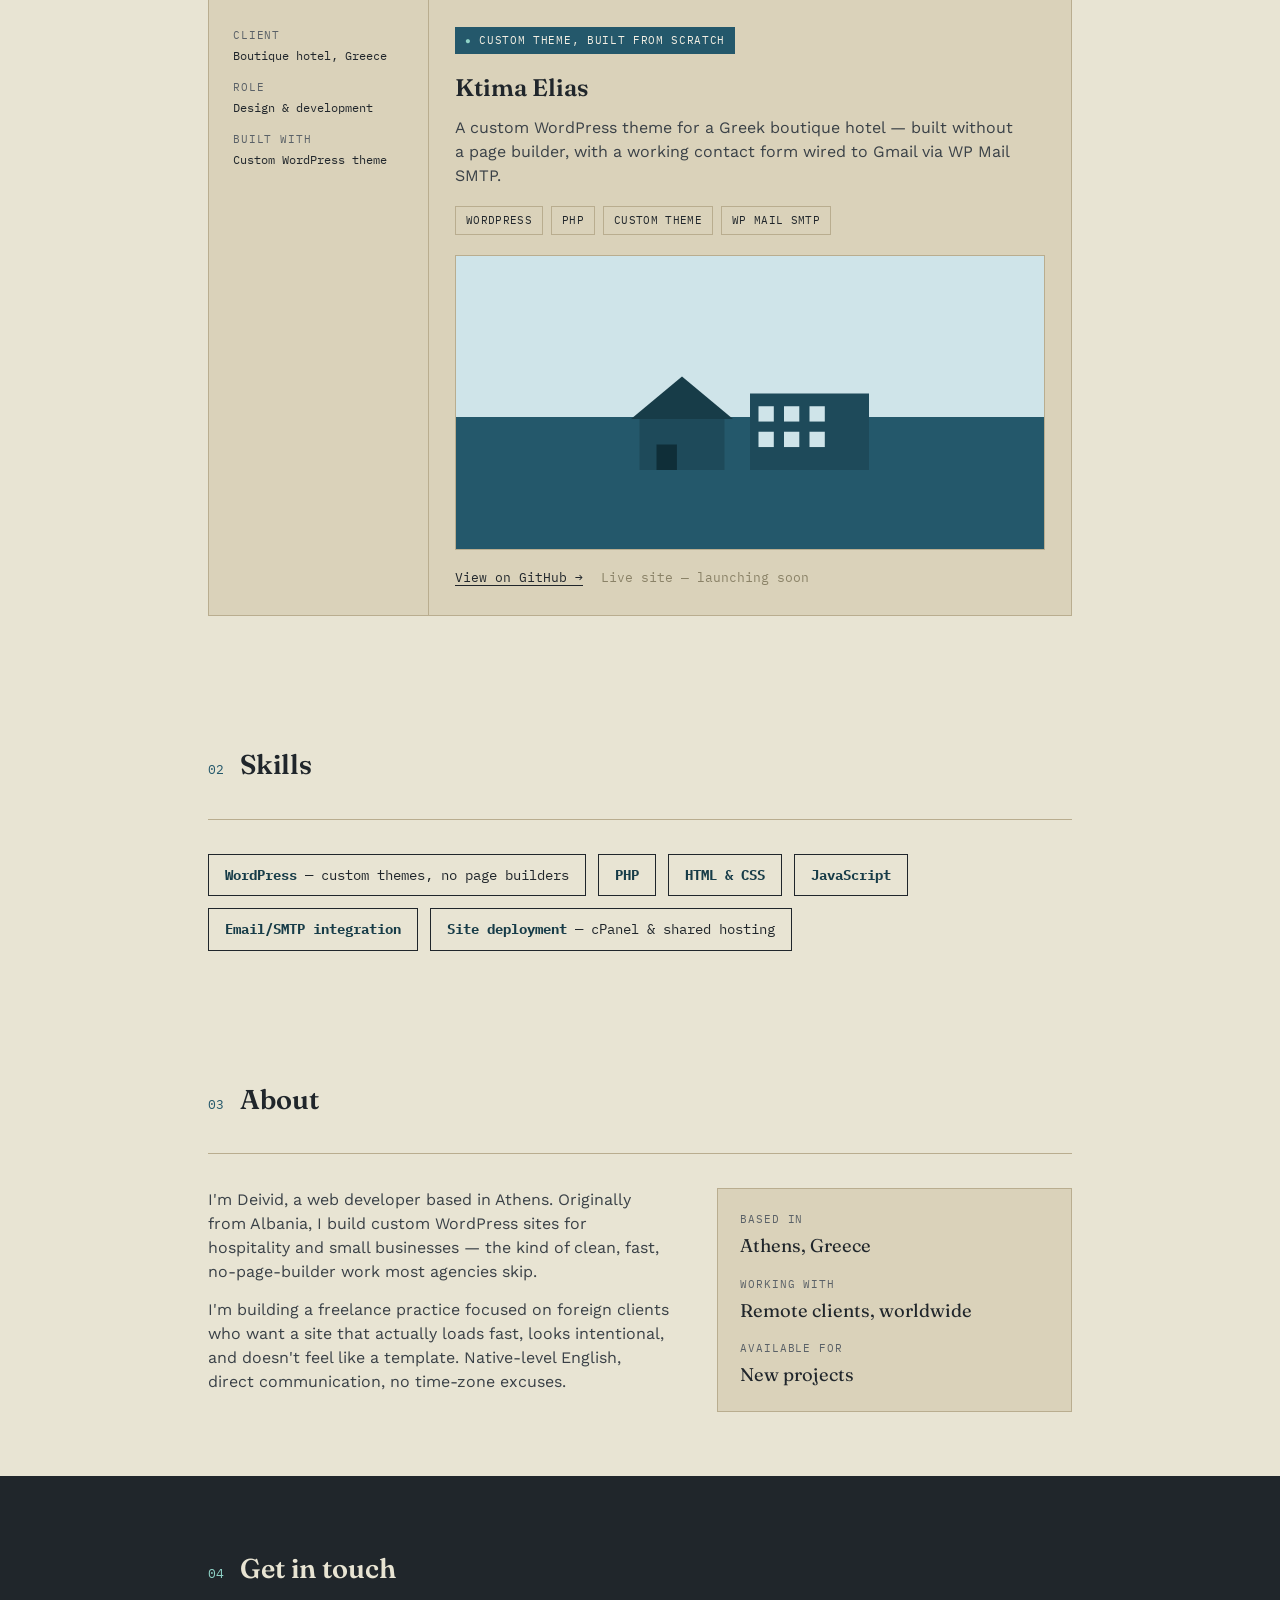
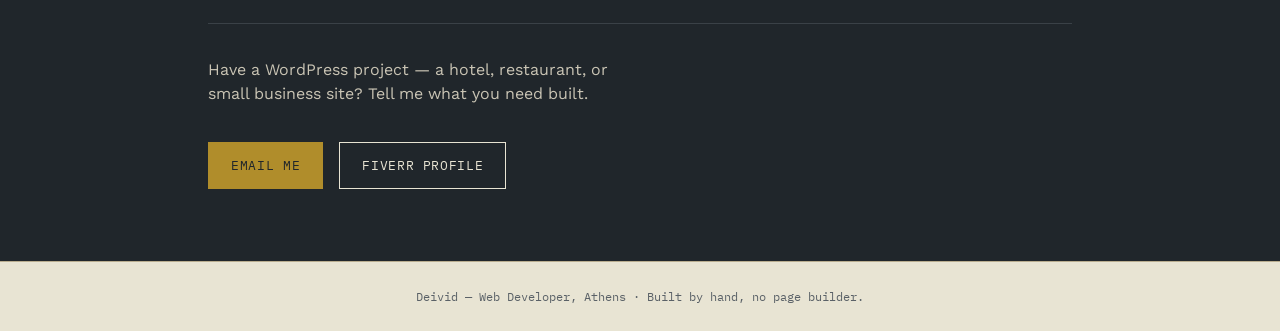
==== commit 3cadea86: "New project added" ====
--- a/Work/index.html
+++ b/Work/index.html
@@ -228,6 +228,48 @@
       <span class="section-num">01</span>
       <h2>Featured work</h2>
     </div>
+
+    <div class="entry reveal" style="margin-top:28px;">
+  <div class="entry-meta">
+    <div>
+      <div class="k">Client</div>
+      <div>Greek taverna (concept)</div>
+    </div>
+    <div>
+      <div class="k">Role</div>
+      <div>Design & development</div>
+    </div>
+    <div>
+      <div class="k">Built with</div>
+      <div>Custom WordPress theme</div>
+    </div>
+  </div>
+  <div class="entry-body">
+    <span class="entry-badge">Custom theme, built from scratch</span>
+    <h3>Taverna Elia</h3>
+    <p>A custom WordPress theme for a Greek taverna — tabbed menu system, reservation form wired to email via wp_mail(), and a location/hours section, all built without a page builder.</p>
+    <div class="tags">
+      <span class="tag">WordPress</span>
+      <span class="tag">PHP</span>
+      <span class="tag">Custom theme</span>
+      <span class="tag">JavaScript</span>
+    </div>
+    <div class="site-visual">
+      <svg viewBox="0 0 400 200" xmlns="http://www.w3.org/2000/svg" aria-hidden="true">
+        <ellipse cx="200" cy="90" rx="110" ry="70" fill="#6b7a4e" opacity="0.85"/>
+        <ellipse cx="140" cy="70" rx="60" ry="45" fill="#7d8f5c" opacity="0.9"/>
+        <ellipse cx="260" cy="75" rx="55" ry="40" fill="#7d8f5c" opacity="0.9"/>
+        <rect x="188" y="150" width="24" height="45" fill="#8a6a3d"/>
+        <ellipse cx="200" cy="196" rx="90" ry="10" fill="#dad2ba"/>
+      </svg>
+    </div>
+      <div class="entry-links" style="margin-top:18px;">
+      <a href="https://github.com/Deivid708/Taverna-elias" target="_blank" rel="noopener">View on GitHub →</a>
+      <span style="color:#8a8267;">WordPress theme — local demo</span>
+      </div>
+  </div>
+</div>
+
     <hr class="rule" style="margin-bottom:34px;">
 
     <div class="entry reveal">
@@ -330,7 +372,7 @@
     <p class="lede">Have a WordPress project — a hotel, restaurant, or small business site? Tell me what you need built.</p>
     <div class="cta-row">
       <a class="btn btn-primary" href="mailto:deivididkrealy@example.com">Email me</a>
-      <a class="btn btn-ghost" href="#" target="_blank" rel="noopener">Fiverr profile</a>
+      <a class="btn btn-ghost" href="https://www.fiverr.com/deivid423/buying?source=avatar_menu_profile" target="_blank" rel="noopener">Fiverr profile</a>
     </div>
   </div>
 </section>
